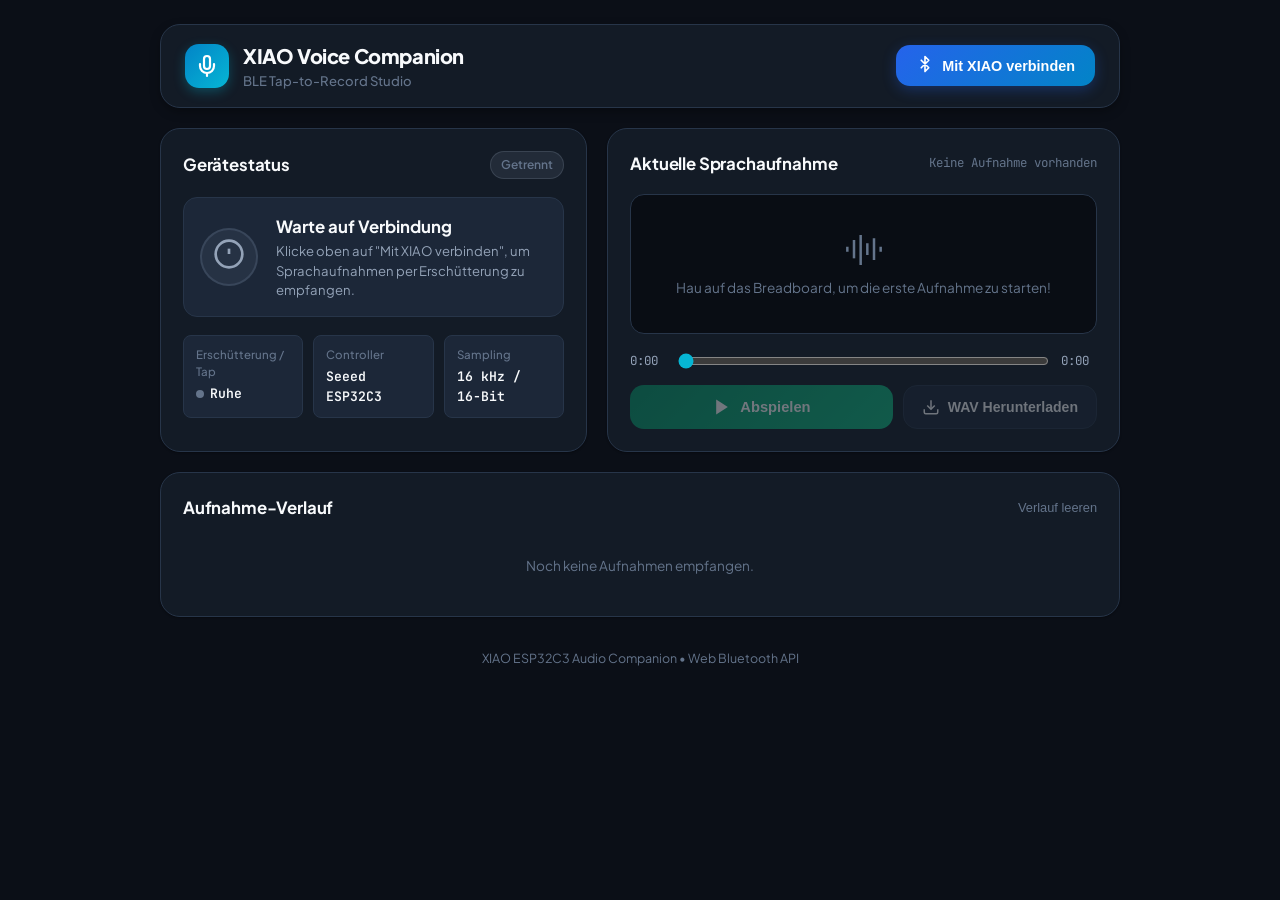
==== app/index.html @ bd928741 "feat: implement BLE tap-to-record voice assistant and web bluetooth companion app" ====
<!DOCTYPE html>
<html lang="de">
<head>
  <meta charset="UTF-8">
  <meta name="viewport" content="width=device-width, initial-scale=1.0">
  <title>XIAO ESP32C3 - Voice Companion App</title>
  <link rel="stylesheet" href="style.css">
  <link rel="preconnect" href="https://fonts.googleapis.com">
  <link rel="preconnect" href="https://fonts.gstatic.com" crossorigin>
  <link href="https://fonts.googleapis.com/css2?family=Plus+Jakarta+Sans:wght@400;500;600;700;800&family=JetBrains+Mono:wght@400;500;600&display=swap" rel="stylesheet">
</head>
<body>
  <div class="app-container">
    <!-- Header -->
    <header class="app-header">
      <div class="brand">
        <div class="logo-icon">
          <svg width="24" height="24" viewBox="0 0 24 24" fill="none" stroke="currentColor" stroke-width="2.2" stroke-linecap="round" stroke-linejoin="round">
            <path d="M12 2a3 3 0 0 0-3 3v7a3 3 0 0 0 6 0V5a3 3 0 0 0-3-3Z"></path>
            <path d="M19 10v2a7 7 0 0 1-14 0v-2"></path>
            <line x1="12" y1="19" x2="12" y2="22"></line>
          </svg>
        </div>
        <div>
          <h1>XIAO Voice Companion</h1>
          <p class="subtitle">BLE Tap-to-Record Studio</p>
        </div>
      </div>

      <button id="btnConnect" class="btn-connect" onclick="toggleBleConnection()">
        <span class="btn-icon">
          <svg width="18" height="18" viewBox="0 0 24 24" fill="none" stroke="currentColor" stroke-width="2.2" stroke-linecap="round" stroke-linejoin="round">
            <path d="m7 7 10 10-5 5V2l5 5L7 17"></path>
          </svg>
        </span>
        <span id="btnConnectText">Mit XIAO verbinden</span>
      </button>
    </header>

    <!-- Main Grid -->
    <main class="main-grid">
      <!-- Status & Device Card -->
      <section class="card status-card">
        <div class="card-header">
          <h2>Gerätestatus</h2>
          <span id="connectionBadge" class="badge badge-disconnected">Getrennt</span>
        </div>

        <div class="status-hero">
          <div id="stateRing" class="state-ring state-idle">
            <div class="state-icon-inner" id="stateIcon">
              <svg width="32" height="32" viewBox="0 0 24 24" fill="none" stroke="currentColor" stroke-width="2">
                <circle cx="12" cy="12" r="10"></circle>
                <line x1="12" y1="8" x2="12" y2="12"></line>
                <line x1="12" y1="16" x2="12.01" y2="16"></line>
              </svg>
            </div>
          </div>
          <div class="status-texts">
            <h3 id="stateLabel">Warte auf Verbindung</h3>
            <p id="stateDesc">Klicke oben auf "Mit XIAO verbinden", um Sprachaufnahmen per Erschütterung zu empfangen.</p>
          </div>
        </div>

        <!-- Transfer Progress Bar -->
        <div id="transferContainer" class="transfer-box hidden">
          <div class="transfer-header">
            <span>Übertrage Audio via BLE...</span>
            <span id="transferPercent">0%</span>
          </div>
          <div class="progress-bar-bg">
            <div id="transferBar" class="progress-bar-fill" style="width: 0%;"></div>
          </div>
        </div>

        <!-- Sensor Indicators -->
        <div class="sensor-grid">
          <div class="sensor-pill">
            <span class="pill-label">Erschütterung / Tap</span>
            <div class="tap-indicator-container">
              <span id="tapPulse" class="tap-pulse"></span>
              <span id="tapText" class="pill-val">Ruhe</span>
            </div>
          </div>

          <div class="sensor-pill">
            <span class="pill-label">Controller</span>
            <span id="deviceInfo" class="pill-val">Seeed ESP32C3</span>
          </div>

          <div class="sensor-pill">
            <span class="pill-label">Sampling</span>
            <span id="samplingInfo" class="pill-val">16 kHz / 16-Bit</span>
          </div>
        </div>
      </section>

      <!-- Player & Waveform Card -->
      <section class="card player-card">
        <div class="card-header">
          <h2>Aktuelle Sprachaufnahme</h2>
          <span id="clipMeta" class="meta-tag">Keine Aufnahme vorhanden</span>
        </div>

        <div class="waveform-container">
          <canvas id="waveformCanvas"></canvas>
          <div id="emptyWaveformMessage" class="empty-message">
            <svg width="40" height="40" viewBox="0 0 24 24" fill="none" stroke="currentColor" stroke-width="1.5">
              <path d="M2 10v3"></path>
              <path d="M6 6v11"></path>
              <path d="M10 3v18"></path>
              <path d="M14 8v7"></path>
              <path d="M18 5v13"></path>
              <path d="M22 10v3"></path>
            </svg>
            <p>Hau auf das Breadboard, um die erste Aufnahme zu starten!</p>
          </div>
        </div>

        <!-- Player Controls -->
        <div class="player-controls">
          <div class="timeline-row">
            <span id="currentTime" class="time-label">0:00</span>
            <input type="range" id="seekSlider" min="0" max="100" value="0" step="0.1" oninput="seekAudio(this.value)">
            <span id="totalTime" class="time-label">0:00</span>
          </div>

          <div class="action-buttons-row">
            <button id="btnPlay" class="btn-play" onclick="togglePlayAudio()" disabled>
              <svg id="playIcon" width="20" height="20" viewBox="0 0 24 24" fill="currentColor">
                <polygon points="5 3 19 12 5 21 5 3"></polygon>
              </svg>
              <span id="btnPlayText">Abspielen</span>
            </button>

            <button id="btnDownload" class="btn-secondary" onclick="downloadCurrentClip()" disabled>
              <svg width="18" height="18" viewBox="0 0 24 24" fill="none" stroke="currentColor" stroke-width="2">
                <path d="M21 15v4a2 2 0 0 1-2 2H5a2 2 0 0 1-2-2v-4"></path>
                <polyline points="7 10 12 15 17 10"></polyline>
                <line x1="12" y1="15" x2="12" y2="3"></line>
              </svg>
              <span>WAV Herunterladen</span>
            </button>
          </div>
        </div>
      </section>

      <!-- Recordings Library Section -->
      <section class="card library-card">
        <div class="card-header">
          <h2>Aufnahme-Verlauf</h2>
          <button class="btn-text" onclick="clearHistory()">Verlauf leeren</button>
        </div>

        <div id="clipsList" class="clips-list">
          <div class="no-clips-msg">Noch keine Aufnahmen empfangen.</div>
        </div>
      </section>
    </main>

    <!-- Footer -->
    <footer class="app-footer">
      <span>XIAO ESP32C3 Audio Companion &bull; Web Bluetooth API</span>
    </footer>
  </div>

  <script src="app.js"></script>
</body>
</html>
---- app/style.css ----
:root {
  --bg-primary: #0b0f17;
  --bg-surface: #131b26;
  --bg-surface-elevated: #1c2738;
  --bg-surface-hover: #243247;
  --border-color: #273549;
  --border-light: #364863;
  
  --text-primary: #f8fafc;
  --text-secondary: #94a3b8;
  --text-muted: #64748b;
  
  --accent-cyan: #06b6d4;
  --accent-blue: #3b82f6;
  --accent-emerald: #10b981;
  --accent-rose: #f43f5e;
  --accent-amber: #f59e0b;

  --shadow-sm: 0 1px 2px 0 rgba(0, 0, 0, 0.3);
  --shadow-md: 0 4px 12px -2px rgba(0, 0, 0, 0.4);
  --shadow-lg: 0 12px 24px -4px rgba(0, 0, 0, 0.5);

  --radius-sm: 8px;
  --radius-md: 14px;
  --radius-lg: 20px;
}

* {
  margin: 0;
  padding: 0;
  box-sizing: border-box;
}

body {
  font-family: 'Plus Jakarta Sans', -apple-system, BlinkMacSystemFont, 'Segoe UI', Roboto, sans-serif;
  background-color: var(--bg-primary);
  color: var(--text-primary);
  min-height: 100vh;
  display: flex;
  justify-content: center;
  padding: 24px 16px;
  line-height: 1.5;
}

.app-container {
  width: 100%;
  max-width: 960px;
  display: flex;
  flex-direction: column;
  gap: 20px;
}

/* Header */
.app-header {
  display: flex;
  justify-content: space-between;
  align-items: center;
  padding: 16px 24px;
  background: var(--bg-surface);
  border: 1px solid var(--border-color);
  border-radius: var(--radius-lg);
  box-shadow: var(--shadow-md);
}

.brand {
  display: flex;
  align-items: center;
  gap: 14px;
}

.logo-icon {
  width: 44px;
  height: 44px;
  background: linear-gradient(135deg, #0284c7, #06b6d4);
  border-radius: var(--radius-md);
  display: flex;
  align-items: center;
  justify-content: center;
  color: #fff;
  box-shadow: 0 4px 12px rgba(6, 182, 212, 0.3);
}

.brand h1 {
  font-size: 1.25rem;
  font-weight: 800;
  letter-spacing: -0.02em;
  color: var(--text-primary);
}

.subtitle {
  font-size: 0.82rem;
  color: var(--text-muted);
  font-weight: 500;
}

.btn-connect {
  display: inline-flex;
  align-items: center;
  gap: 8px;
  padding: 10px 20px;
  background: linear-gradient(135deg, #2563eb, #0284c7);
  color: white;
  border: none;
  border-radius: var(--radius-md);
  font-size: 0.9rem;
  font-weight: 600;
  cursor: pointer;
  transition: all 0.2s cubic-bezier(0.4, 0, 0.2, 1);
  box-shadow: 0 4px 14px rgba(37, 99, 235, 0.3);
}

.btn-connect:hover {
  transform: translateY(-1px);
  box-shadow: 0 6px 18px rgba(37, 99, 235, 0.45);
}

.btn-connect.connected {
  background: linear-gradient(135deg, #1e293b, #0f172a);
  border: 1px solid var(--border-light);
  color: var(--accent-emerald);
  box-shadow: none;
}

/* Grid */
.main-grid {
  display: grid;
  grid-template-columns: 1fr;
  gap: 20px;
}

@media (min-width: 768px) {
  .main-grid {
    grid-template-columns: 1fr 1.2fr;
  }
  .library-card {
    grid-column: 1 / -1;
  }
}

/* Cards */
.card {
  background: var(--bg-surface);
  border: 1px solid var(--border-color);
  border-radius: var(--radius-lg);
  padding: 22px;
  display: flex;
  flex-direction: column;
  gap: 18px;
  box-shadow: var(--shadow-sm);
}

.card-header {
  display: flex;
  justify-content: space-between;
  align-items: center;
}

.card-header h2 {
  font-size: 1.05rem;
  font-weight: 700;
  letter-spacing: -0.01em;
  color: var(--text-primary);
}

.badge {
  padding: 4px 10px;
  border-radius: 999px;
  font-size: 0.75rem;
  font-weight: 600;
}

.badge-disconnected {
  background: rgba(148, 163, 184, 0.12);
  color: var(--text-muted);
  border: 1px solid rgba(148, 163, 184, 0.2);
}

.badge-connected {
  background: rgba(16, 185, 129, 0.15);
  color: var(--accent-emerald);
  border: 1px solid rgba(16, 185, 129, 0.3);
}

.meta-tag {
  font-size: 0.78rem;
  color: var(--text-muted);
  font-family: 'JetBrains Mono', monospace;
}

/* Status Hero */
.status-hero {
  display: flex;
  align-items: center;
  gap: 18px;
  padding: 16px;
  background: var(--bg-surface-elevated);
  border-radius: var(--radius-md);
  border: 1px solid var(--border-color);
}

.state-ring {
  width: 58px;
  height: 58px;
  border-radius: 50%;
  display: flex;
  align-items: center;
  justify-content: center;
  transition: all 0.3s ease;
  flex-shrink: 0;
}

.state-idle {
  background: rgba(100, 116, 139, 0.15);
  border: 2px solid rgba(100, 116, 139, 0.3);
  color: var(--text-secondary);
}

.state-recording {
  background: rgba(244, 63, 94, 0.2);
  border: 2px solid var(--accent-rose);
  color: var(--accent-rose);
  animation: pulse-ring 1.5s infinite;
}

.state-transferring {
  background: rgba(6, 182, 212, 0.2);
  border: 2px solid var(--accent-cyan);
  color: var(--accent-cyan);
  animation: spin-glow 2s infinite linear;
}

@keyframes pulse-ring {
  0% { transform: scale(0.96); box-shadow: 0 0 0 0 rgba(244, 63, 94, 0.6); }
  70% { transform: scale(1.04); box-shadow: 0 0 0 12px rgba(244, 63, 94, 0); }
  100% { transform: scale(0.96); box-shadow: 0 0 0 0 rgba(244, 63, 94, 0); }
}

.status-texts h3 {
  font-size: 1.05rem;
  font-weight: 700;
  margin-bottom: 2px;
}

.status-texts p {
  font-size: 0.82rem;
  color: var(--text-secondary);
}

/* Progress */
.transfer-box {
  display: flex;
  flex-direction: column;
  gap: 8px;
}

.transfer-box.hidden {
  display: none;
}

.transfer-header {
  display: flex;
  justify-content: space-between;
  font-size: 0.8rem;
  font-weight: 600;
  color: var(--accent-cyan);
}

.progress-bar-bg {
  width: 100%;
  height: 8px;
  background: var(--bg-surface-elevated);
  border-radius: 999px;
  overflow: hidden;
}

.progress-bar-fill {
  height: 100%;
  background: linear-gradient(90deg, #06b6d4, #3b82f6);
  border-radius: 999px;
  transition: width 0.15s ease-out;
}

/* Sensor Grid */
.sensor-grid {
  display: grid;
  grid-template-columns: repeat(3, 1fr);
  gap: 10px;
}

.sensor-pill {
  background: var(--bg-surface-elevated);
  border: 1px solid var(--border-color);
  padding: 10px 12px;
  border-radius: var(--radius-sm);
  display: flex;
  flex-direction: column;
  gap: 4px;
}

.pill-label {
  font-size: 0.72rem;
  color: var(--text-muted);
  font-weight: 500;
}

.pill-val {
  font-size: 0.82rem;
  font-weight: 600;
  font-family: 'JetBrains Mono', monospace;
  color: var(--text-primary);
}

.tap-indicator-container {
  display: flex;
  align-items: center;
  gap: 6px;
}

.tap-pulse {
  width: 8px;
  height: 8px;
  border-radius: 50%;
  background: var(--text-muted);
  transition: all 0.2s ease;
}

.tap-pulse.active {
  background: var(--accent-amber);
  transform: scale(1.5);
  box-shadow: 0 0 10px var(--accent-amber);
}

/* Waveform Canvas */
.waveform-container {
  position: relative;
  width: 100%;
  height: 140px;
  background: #090d14;
  border: 1px solid var(--border-color);
  border-radius: var(--radius-md);
  overflow: hidden;
  display: flex;
  align-items: center;
  justify-content: center;
}

#waveformCanvas {
  width: 100%;
  height: 100%;
  display: block;
}

.empty-message {
  position: absolute;
  display: flex;
  flex-direction: column;
  align-items: center;
  gap: 8px;
  color: var(--text-muted);
  text-align: center;
  padding: 12px;
}

.empty-message p {
  font-size: 0.85rem;
}

/* Player Controls */
.player-controls {
  display: flex;
  flex-direction: column;
  gap: 14px;
}

.timeline-row {
  display: flex;
  align-items: center;
  gap: 12px;
}

.time-label {
  font-size: 0.78rem;
  font-family: 'JetBrains Mono', monospace;
  color: var(--text-secondary);
  min-width: 36px;
}

input[type="range"] {
  flex: 1;
  accent-color: var(--accent-cyan);
  cursor: pointer;
}

.action-buttons-row {
  display: flex;
  gap: 10px;
}

.btn-play {
  flex: 1;
  display: inline-flex;
  align-items: center;
  justify-content: center;
  gap: 8px;
  padding: 12px 20px;
  background: linear-gradient(135deg, #059669, #10b981);
  color: white;
  border: none;
  border-radius: var(--radius-md);
  font-size: 0.92rem;
  font-weight: 700;
  cursor: pointer;
  transition: all 0.2s ease;
  box-shadow: 0 4px 12px rgba(16, 185, 129, 0.3);
}

.btn-play:hover:not(:disabled) {
  transform: translateY(-1px);
  box-shadow: 0 6px 16px rgba(16, 185, 129, 0.45);
}

.btn-play:disabled {
  opacity: 0.4;
  cursor: not-allowed;
  box-shadow: none;
}

.btn-secondary {
  display: inline-flex;
  align-items: center;
  gap: 8px;
  padding: 12px 18px;
  background: var(--bg-surface-elevated);
  border: 1px solid var(--border-color);
  color: var(--text-primary);
  border-radius: var(--radius-md);
  font-size: 0.88rem;
  font-weight: 600;
  cursor: pointer;
  transition: all 0.2s ease;
}

.btn-secondary:hover:not(:disabled) {
  background: var(--bg-surface-hover);
  border-color: var(--border-light);
}

.btn-secondary:disabled {
  opacity: 0.4;
  cursor: not-allowed;
}

.btn-text {
  background: none;
  border: none;
  color: var(--text-muted);
  font-size: 0.8rem;
  font-weight: 500;
  cursor: pointer;
}

.btn-text:hover {
  color: var(--text-secondary);
}

/* History List */
.clips-list {
  display: flex;
  flex-direction: column;
  gap: 8px;
  max-height: 220px;
  overflow-y: auto;
}

.no-clips-msg {
  font-size: 0.85rem;
  color: var(--text-muted);
  text-align: center;
  padding: 18px 0;
}

.clip-item {
  display: flex;
  justify-content: space-between;
  align-items: center;
  padding: 10px 14px;
  background: var(--bg-surface-elevated);
  border: 1px solid var(--border-color);
  border-radius: var(--radius-sm);
  transition: background 0.15s ease;
}

.clip-item:hover {
  background: var(--bg-surface-hover);
}

.clip-info {
  display: flex;
  flex-direction: column;
}

.clip-title {
  font-size: 0.88rem;
  font-weight: 600;
}

.clip-sub {
  font-size: 0.75rem;
  color: var(--text-muted);
  font-family: 'JetBrains Mono', monospace;
}

.clip-actions {
  display: flex;
  gap: 8px;
}

.btn-icon-small {
  padding: 6px 10px;
  background: var(--bg-surface);
  border: 1px solid var(--border-color);
  border-radius: 6px;
  color: var(--text-secondary);
  cursor: pointer;
  font-size: 0.78rem;
  font-weight: 600;
}

.btn-icon-small:hover {
  color: var(--accent-cyan);
  border-color: var(--accent-cyan);
}

/* Footer */
.app-footer {
  text-align: center;
  font-size: 0.78rem;
  color: var(--text-muted);
  padding: 12px 0;
}
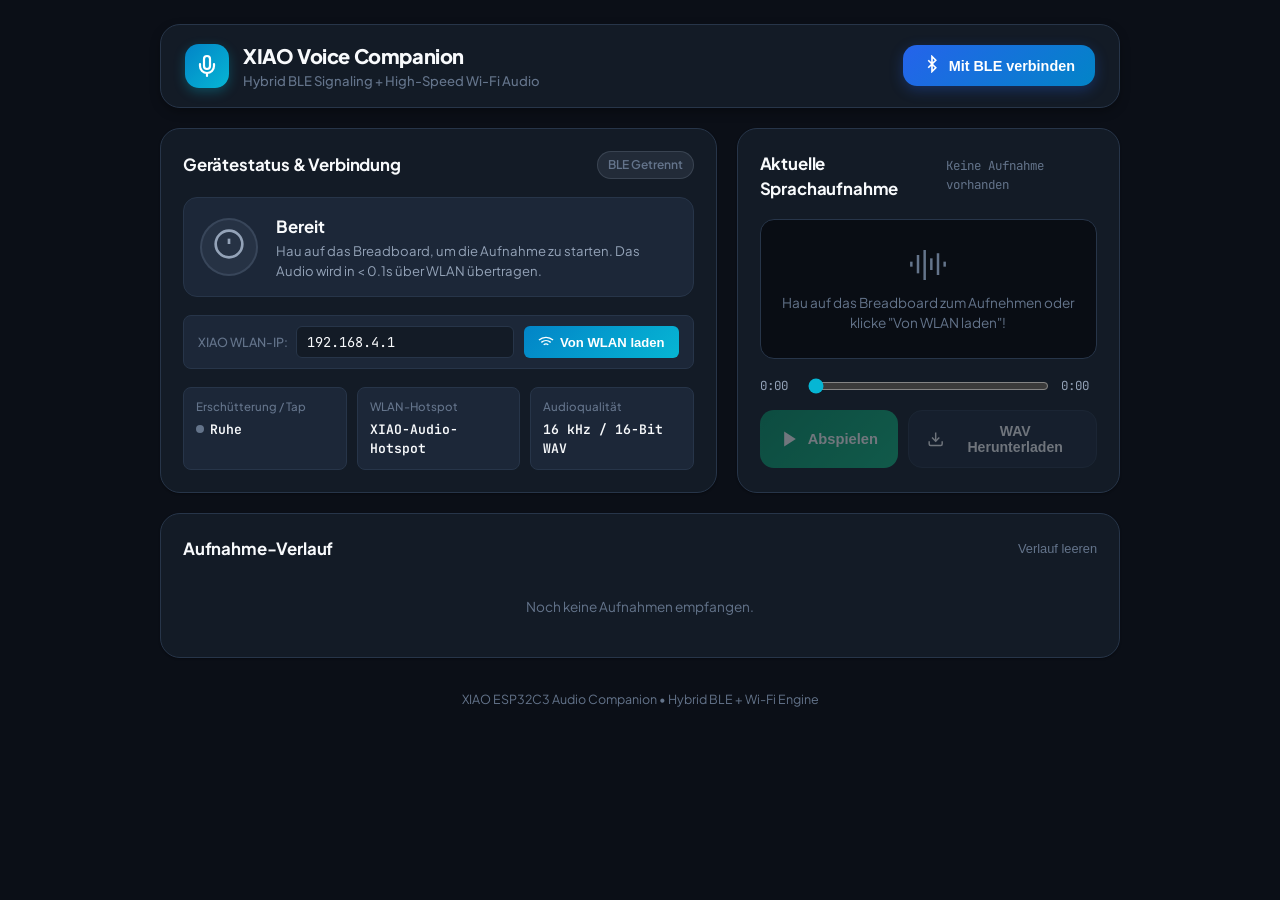
==== commit a1d689a8: "feat: implement high-speed Wi-Fi audio streaming server and companion app auto-fetch" ====
--- a/app/index.html
+++ b/app/index.html
@@ -3,7 +3,7 @@
 <head>
   <meta charset="UTF-8">
   <meta name="viewport" content="width=device-width, initial-scale=1.0">
-  <title>XIAO ESP32C3 - Voice Companion App</title>
+  <title>XIAO ESP32C3 - Hybrid Voice Companion</title>
   <link rel="stylesheet" href="style.css">
   <link rel="preconnect" href="https://fonts.googleapis.com">
   <link rel="preconnect" href="https://fonts.gstatic.com" crossorigin>
@@ -23,18 +23,20 @@
         </div>
         <div>
           <h1>XIAO Voice Companion</h1>
-          <p class="subtitle">BLE Tap-to-Record Studio</p>
+          <p class="subtitle">Hybrid BLE Signaling + High-Speed Wi-Fi Audio</p>
         </div>
       </div>
 
-      <button id="btnConnect" class="btn-connect" onclick="toggleBleConnection()">
-        <span class="btn-icon">
-          <svg width="18" height="18" viewBox="0 0 24 24" fill="none" stroke="currentColor" stroke-width="2.2" stroke-linecap="round" stroke-linejoin="round">
-            <path d="m7 7 10 10-5 5V2l5 5L7 17"></path>
-          </svg>
-        </span>
-        <span id="btnConnectText">Mit XIAO verbinden</span>
-      </button>
+      <div class="header-actions">
+        <button id="btnConnect" class="btn-connect" onclick="toggleBleConnection()">
+          <span class="btn-icon">
+            <svg width="18" height="18" viewBox="0 0 24 24" fill="none" stroke="currentColor" stroke-width="2.2">
+              <path d="m7 7 10 10-5 5V2l5 5L7 17"></path>
+            </svg>
+          </span>
+          <span id="btnConnectText">Mit BLE verbinden</span>
+        </button>
+      </div>
     </header>
 
     <!-- Main Grid -->
@@ -42,8 +44,8 @@
       <!-- Status & Device Card -->
       <section class="card status-card">
         <div class="card-header">
-          <h2>Gerätestatus</h2>
-          <span id="connectionBadge" class="badge badge-disconnected">Getrennt</span>
+          <h2>Gerätestatus & Verbindung</h2>
+          <span id="connectionBadge" class="badge badge-disconnected">BLE Getrennt</span>
         </div>
 
         <div class="status-hero">
@@ -57,20 +59,26 @@
             </div>
           </div>
           <div class="status-texts">
-            <h3 id="stateLabel">Warte auf Verbindung</h3>
-            <p id="stateDesc">Klicke oben auf "Mit XIAO verbinden", um Sprachaufnahmen per Erschütterung zu empfangen.</p>
+            <h3 id="stateLabel">Bereit</h3>
+            <p id="stateDesc">Hau auf das Breadboard, um die Aufnahme zu starten. Das Audio wird in < 0.1s über WLAN übertragen.</p>
           </div>
         </div>
 
-        <!-- Transfer Progress Bar -->
-        <div id="transferContainer" class="transfer-box hidden">
-          <div class="transfer-header">
-            <span>Übertrage Audio via BLE...</span>
-            <span id="transferPercent">0%</span>
+        <!-- Wi-Fi Quick Download Bar -->
+        <div class="wifi-bar">
+          <div class="wifi-input-group">
+            <label for="wifiIpInput">XIAO WLAN-IP:</label>
+            <input type="text" id="wifiIpInput" value="192.168.4.1" placeholder="192.168.4.1">
           </div>
-          <div class="progress-bar-bg">
-            <div id="transferBar" class="progress-bar-fill" style="width: 0%;"></div>
-          </div>
+          <button id="btnFetchWifi" class="btn-wifi-fetch" onclick="fetchAudioFromWifi(true)">
+            <svg width="16" height="16" viewBox="0 0 24 24" fill="none" stroke="currentColor" stroke-width="2">
+              <path d="M5 12.55a11 11 0 0 1 14.08 0"></path>
+              <path d="M1.42 9a16 16 0 0 1 21.16 0"></path>
+              <path d="M8.53 16.11a6 6 0 0 1 6.95 0"></path>
+              <line x1="12" y1="20" x2="12.01" y2="20"></line>
+            </svg>
+            <span>Von WLAN laden</span>
+          </button>
         </div>
 
         <!-- Sensor Indicators -->
@@ -84,13 +92,13 @@
           </div>
 
           <div class="sensor-pill">
-            <span class="pill-label">Controller</span>
-            <span id="deviceInfo" class="pill-val">Seeed ESP32C3</span>
+            <span class="pill-label">WLAN-Hotspot</span>
+            <span class="pill-val">XIAO-Audio-Hotspot</span>
           </div>
 
           <div class="sensor-pill">
-            <span class="pill-label">Sampling</span>
-            <span id="samplingInfo" class="pill-val">16 kHz / 16-Bit</span>
+            <span class="pill-label">Audioqualität</span>
+            <span class="pill-val">16 kHz / 16-Bit WAV</span>
           </div>
         </div>
       </section>
@@ -113,7 +121,7 @@
               <path d="M18 5v13"></path>
               <path d="M22 10v3"></path>
             </svg>
-            <p>Hau auf das Breadboard, um die erste Aufnahme zu starten!</p>
+            <p>Hau auf das Breadboard zum Aufnehmen oder klicke "Von WLAN laden"!</p>
           </div>
         </div>
 
@@ -160,7 +168,7 @@
 
     <!-- Footer -->
     <footer class="app-footer">
-      <span>XIAO ESP32C3 Audio Companion &bull; Web Bluetooth API</span>
+      <span>XIAO ESP32C3 Audio Companion &bull; Hybrid BLE + Wi-Fi Engine</span>
     </footer>
   </div>
 
--- a/app/style.css
+++ b/app/style.css
@@ -246,38 +246,66 @@
   color: var(--text-secondary);
 }
 
-/* Progress */
-.transfer-box {
-  display: flex;
-  flex-direction: column;
-  gap: 8px;
-}
-
-.transfer-box.hidden {
-  display: none;
-}
-
-.transfer-header {
-  display: flex;
-  justify-content: space-between;
-  font-size: 0.8rem;
-  font-weight: 600;
-  color: var(--accent-cyan);
-}
-
-.progress-bar-bg {
-  width: 100%;
-  height: 8px;
+/* Wi-Fi Bar */
+.wifi-bar {
+  display: flex;
+  gap: 10px;
+  align-items: center;
   background: var(--bg-surface-elevated);
-  border-radius: 999px;
-  overflow: hidden;
-}
-
-.progress-bar-fill {
-  height: 100%;
-  background: linear-gradient(90deg, #06b6d4, #3b82f6);
-  border-radius: 999px;
-  transition: width 0.15s ease-out;
+  padding: 10px 14px;
+  border-radius: var(--radius-sm);
+  border: 1px solid var(--border-color);
+}
+
+.wifi-input-group {
+  display: flex;
+  align-items: center;
+  gap: 8px;
+  flex: 1;
+}
+
+.wifi-input-group label {
+  font-size: 0.78rem;
+  color: var(--text-muted);
+  font-weight: 500;
+  white-space: nowrap;
+}
+
+.wifi-input-group input {
+  flex: 1;
+  background: var(--bg-surface);
+  border: 1px solid var(--border-color);
+  border-radius: 6px;
+  padding: 6px 10px;
+  color: var(--text-primary);
+  font-family: 'JetBrains Mono', monospace;
+  font-size: 0.85rem;
+  outline: none;
+}
+
+.wifi-input-group input:focus {
+  border-color: var(--accent-cyan);
+}
+
+.btn-wifi-fetch {
+  display: inline-flex;
+  align-items: center;
+  gap: 6px;
+  padding: 8px 14px;
+  background: linear-gradient(135deg, #0284c7, #06b6d4);
+  color: white;
+  border: none;
+  border-radius: 6px;
+  font-size: 0.82rem;
+  font-weight: 600;
+  cursor: pointer;
+  transition: all 0.2s ease;
+  white-space: nowrap;
+}
+
+.btn-wifi-fetch:hover {
+  transform: translateY(-1px);
+  box-shadow: 0 4px 12px rgba(6, 182, 212, 0.35);
 }
 
 /* Sensor Grid */
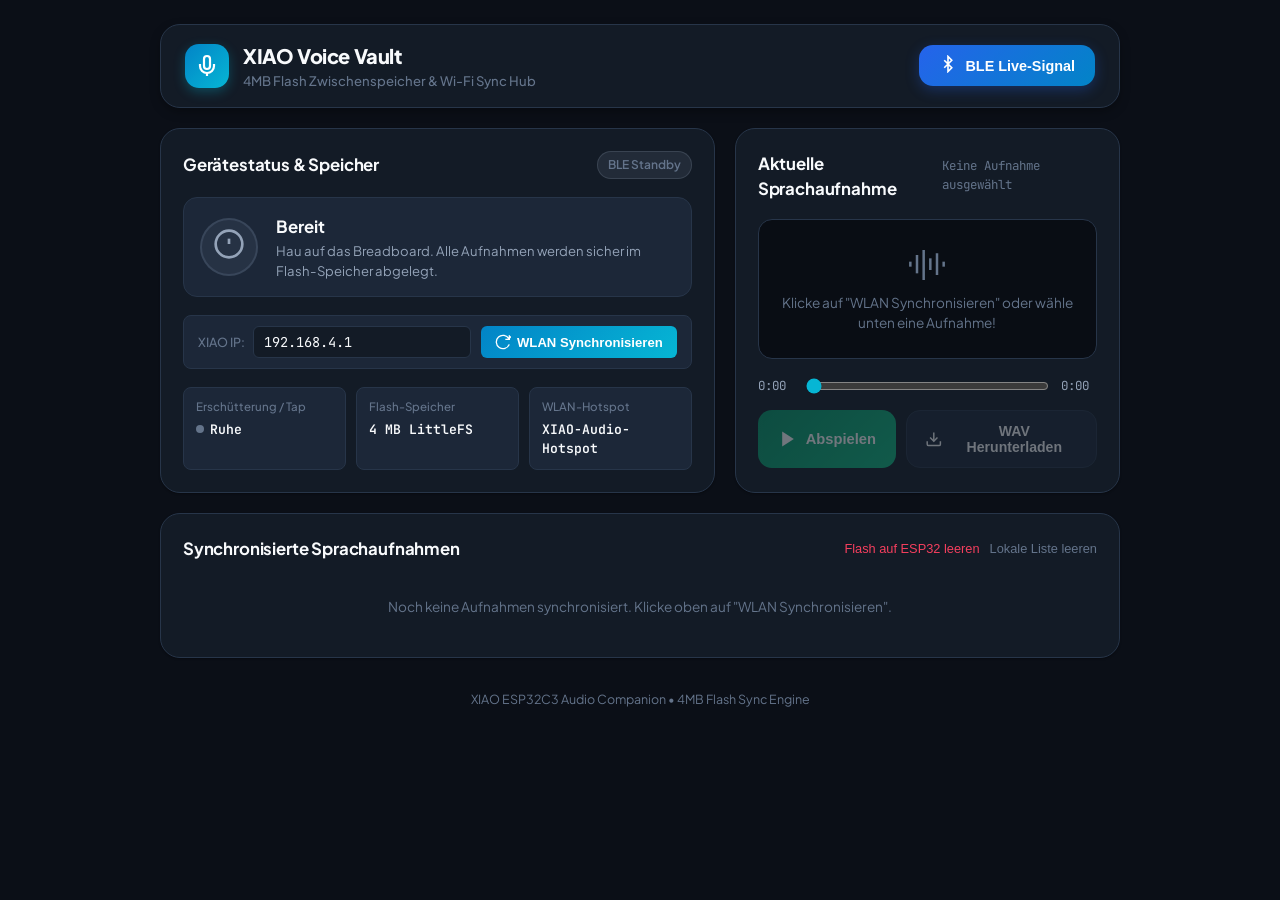
==== commit 745b0a05: "feat: implement persistent LittleFS flash storage and multi-clip Wi-Fi sync engine" ====
--- a/app/index.html
+++ b/app/index.html
@@ -3,7 +3,7 @@
 <head>
   <meta charset="UTF-8">
   <meta name="viewport" content="width=device-width, initial-scale=1.0">
-  <title>XIAO ESP32C3 - Hybrid Voice Companion</title>
+  <title>XIAO ESP32C3 - Voice Companion & Sync Hub</title>
   <link rel="stylesheet" href="style.css">
   <link rel="preconnect" href="https://fonts.googleapis.com">
   <link rel="preconnect" href="https://fonts.gstatic.com" crossorigin>
@@ -15,15 +15,15 @@
     <header class="app-header">
       <div class="brand">
         <div class="logo-icon">
-          <svg width="24" height="24" viewBox="0 0 24 24" fill="none" stroke="currentColor" stroke-width="2.2" stroke-linecap="round" stroke-linejoin="round">
+          <svg width="24" height="24" viewBox="0 0 24 24" fill="none" stroke="currentColor" stroke-width="2.2">
             <path d="M12 2a3 3 0 0 0-3 3v7a3 3 0 0 0 6 0V5a3 3 0 0 0-3-3Z"></path>
             <path d="M19 10v2a7 7 0 0 1-14 0v-2"></path>
             <line x1="12" y1="19" x2="12" y2="22"></line>
           </svg>
         </div>
         <div>
-          <h1>XIAO Voice Companion</h1>
-          <p class="subtitle">Hybrid BLE Signaling + High-Speed Wi-Fi Audio</p>
+          <h1>XIAO Voice Vault</h1>
+          <p class="subtitle">4MB Flash Zwischenspeicher & Wi-Fi Sync Hub</p>
         </div>
       </div>
 
@@ -34,7 +34,7 @@
               <path d="m7 7 10 10-5 5V2l5 5L7 17"></path>
             </svg>
           </span>
-          <span id="btnConnectText">Mit BLE verbinden</span>
+          <span id="btnConnectText">BLE Live-Signal</span>
         </button>
       </div>
     </header>
@@ -44,8 +44,8 @@
       <!-- Status & Device Card -->
       <section class="card status-card">
         <div class="card-header">
-          <h2>Gerätestatus & Verbindung</h2>
-          <span id="connectionBadge" class="badge badge-disconnected">BLE Getrennt</span>
+          <h2>Gerätestatus & Speicher</h2>
+          <span id="connectionBadge" class="badge badge-disconnected">BLE Standby</span>
         </div>
 
         <div class="status-hero">
@@ -60,24 +60,21 @@
           </div>
           <div class="status-texts">
             <h3 id="stateLabel">Bereit</h3>
-            <p id="stateDesc">Hau auf das Breadboard, um die Aufnahme zu starten. Das Audio wird in < 0.1s über WLAN übertragen.</p>
+            <p id="stateDesc">Hau auf das Breadboard. Alle Aufnahmen werden sicher im Flash-Speicher abgelegt.</p>
           </div>
         </div>
 
-        <!-- Wi-Fi Quick Download Bar -->
+        <!-- Wi-Fi Sync Bar -->
         <div class="wifi-bar">
           <div class="wifi-input-group">
-            <label for="wifiIpInput">XIAO WLAN-IP:</label>
+            <label for="wifiIpInput">XIAO IP:</label>
             <input type="text" id="wifiIpInput" value="192.168.4.1" placeholder="192.168.4.1">
           </div>
-          <button id="btnFetchWifi" class="btn-wifi-fetch" onclick="fetchAudioFromWifi(true)">
+          <button id="btnSyncWifi" class="btn-wifi-fetch" onclick="syncAllClipsFromWifi()">
             <svg width="16" height="16" viewBox="0 0 24 24" fill="none" stroke="currentColor" stroke-width="2">
-              <path d="M5 12.55a11 11 0 0 1 14.08 0"></path>
-              <path d="M1.42 9a16 16 0 0 1 21.16 0"></path>
-              <path d="M8.53 16.11a6 6 0 0 1 6.95 0"></path>
-              <line x1="12" y1="20" x2="12.01" y2="20"></line>
+              <path d="M21.5 2v6h-6M21.34 15.57a10 10 0 1 1-.57-8.38l5.67-5.67"></path>
             </svg>
-            <span>Von WLAN laden</span>
+            <span id="btnSyncText">WLAN Synchronisieren</span>
           </button>
         </div>
 
@@ -92,13 +89,13 @@
           </div>
 
           <div class="sensor-pill">
-            <span class="pill-label">WLAN-Hotspot</span>
-            <span class="pill-val">XIAO-Audio-Hotspot</span>
+            <span class="pill-label">Flash-Speicher</span>
+            <span id="flashStatus" class="pill-val">4 MB LittleFS</span>
           </div>
 
           <div class="sensor-pill">
-            <span class="pill-label">Audioqualität</span>
-            <span class="pill-val">16 kHz / 16-Bit WAV</span>
+            <span class="pill-label">WLAN-Hotspot</span>
+            <span class="pill-val">XIAO-Audio-Hotspot</span>
           </div>
         </div>
       </section>
@@ -106,8 +103,8 @@
       <!-- Player & Waveform Card -->
       <section class="card player-card">
         <div class="card-header">
-          <h2>Aktuelle Sprachaufnahme</h2>
-          <span id="clipMeta" class="meta-tag">Keine Aufnahme vorhanden</span>
+          <h2 id="currentClipTitle">Aktuelle Sprachaufnahme</h2>
+          <span id="clipMeta" class="meta-tag">Keine Aufnahme ausgewählt</span>
         </div>
 
         <div class="waveform-container">
@@ -121,7 +118,7 @@
               <path d="M18 5v13"></path>
               <path d="M22 10v3"></path>
             </svg>
-            <p>Hau auf das Breadboard zum Aufnehmen oder klicke "Von WLAN laden"!</p>
+            <p>Klicke auf "WLAN Synchronisieren" oder wähle unten eine Aufnahme!</p>
           </div>
         </div>
 
@@ -156,19 +153,22 @@
       <!-- Recordings Library Section -->
       <section class="card library-card">
         <div class="card-header">
-          <h2>Aufnahme-Verlauf</h2>
-          <button class="btn-text" onclick="clearHistory()">Verlauf leeren</button>
+          <h2>Synchronisierte Sprachaufnahmen</h2>
+          <div style="display:flex;gap:10px;">
+            <button class="btn-text" onclick="clearDeviceFlashStorage()" style="color:#f43f5e;">Flash auf ESP32 leeren</button>
+            <button class="btn-text" onclick="clearHistory()">Lokale Liste leeren</button>
+          </div>
         </div>
 
         <div id="clipsList" class="clips-list">
-          <div class="no-clips-msg">Noch keine Aufnahmen empfangen.</div>
+          <div class="no-clips-msg">Noch keine Aufnahmen synchronisiert. Klicke oben auf "WLAN Synchronisieren".</div>
         </div>
       </section>
     </main>
 
     <!-- Footer -->
     <footer class="app-footer">
-      <span>XIAO ESP32C3 Audio Companion &bull; Hybrid BLE + Wi-Fi Engine</span>
+      <span>XIAO ESP32C3 Audio Companion &bull; 4MB Flash Sync Engine</span>
     </footer>
   </div>
 
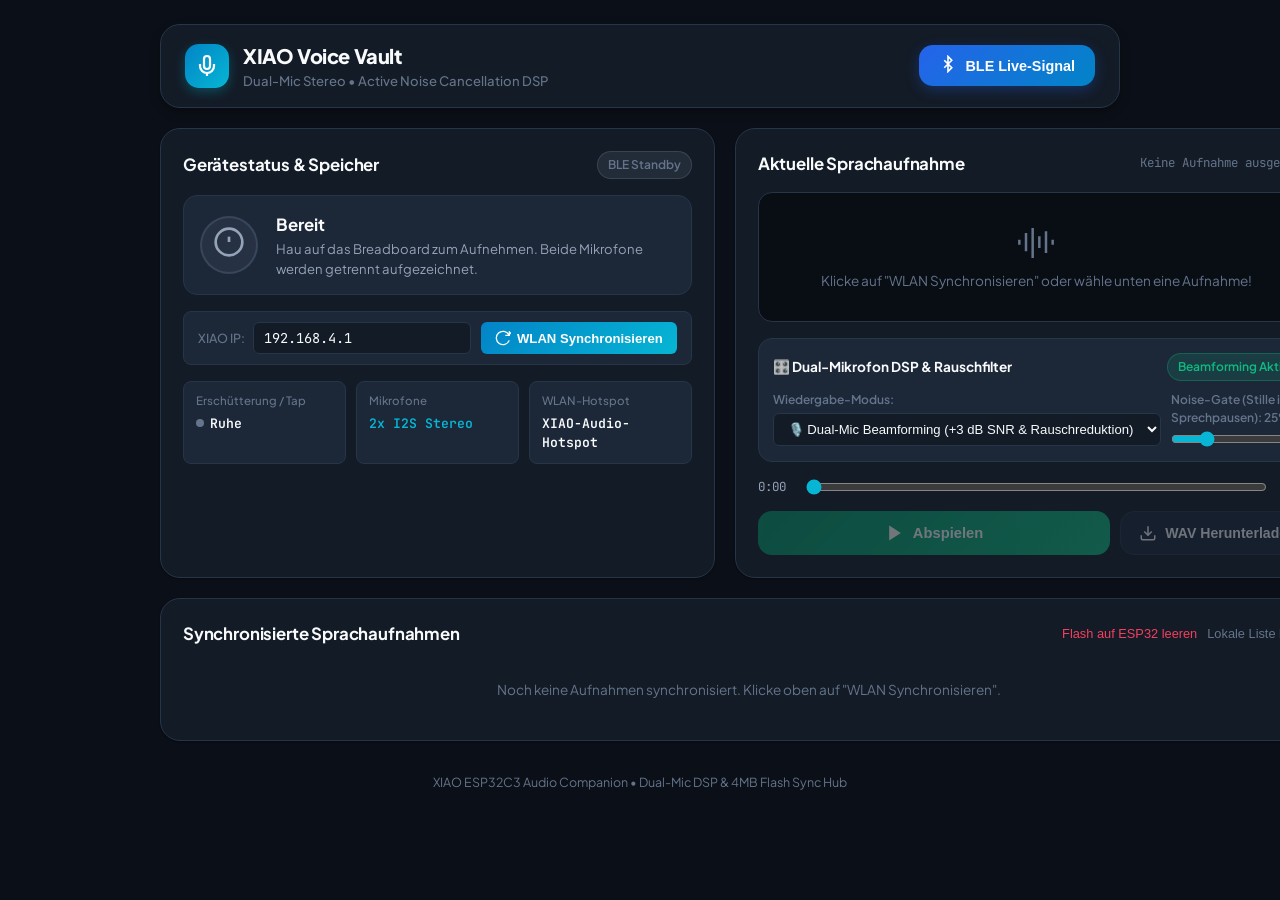
==== commit 7f3d9b92: "feat: implement discrete 2-channel stereo audio recording and real-time dual-mic DSP noise cancellat" ====
--- a/app/index.html
+++ b/app/index.html
@@ -3,7 +3,7 @@
 <head>
   <meta charset="UTF-8">
   <meta name="viewport" content="width=device-width, initial-scale=1.0">
-  <title>XIAO ESP32C3 - Voice Companion & Sync Hub</title>
+  <title>XIAO ESP32C3 - Dual-Mic Voice Vault & Noise Filter</title>
   <link rel="stylesheet" href="style.css">
   <link rel="preconnect" href="https://fonts.googleapis.com">
   <link rel="preconnect" href="https://fonts.gstatic.com" crossorigin>
@@ -23,7 +23,7 @@
         </div>
         <div>
           <h1>XIAO Voice Vault</h1>
-          <p class="subtitle">4MB Flash Zwischenspeicher & Wi-Fi Sync Hub</p>
+          <p class="subtitle">Dual-Mic Stereo &bull; Active Noise Cancellation DSP</p>
         </div>
       </div>
 
@@ -60,7 +60,7 @@
           </div>
           <div class="status-texts">
             <h3 id="stateLabel">Bereit</h3>
-            <p id="stateDesc">Hau auf das Breadboard. Alle Aufnahmen werden sicher im Flash-Speicher abgelegt.</p>
+            <p id="stateDesc">Hau auf das Breadboard zum Aufnehmen. Beide Mikrofone werden getrennt aufgezeichnet.</p>
           </div>
         </div>
 
@@ -89,8 +89,8 @@
           </div>
 
           <div class="sensor-pill">
-            <span class="pill-label">Flash-Speicher</span>
-            <span id="flashStatus" class="pill-val">4 MB LittleFS</span>
+            <span class="pill-label">Mikrofone</span>
+            <span class="pill-val" style="color:var(--accent-cyan);">2x I2S Stereo</span>
           </div>
 
           <div class="sensor-pill">
@@ -122,6 +122,32 @@
           </div>
         </div>
 
+        <!-- Dual-Mic DSP Noise Cancellation Controls -->
+        <div class="dsp-card">
+          <div class="dsp-title-row">
+            <span class="dsp-title">🎛️ Dual-Mikrofon DSP & Rauschfilter</span>
+            <span id="dspModeBadge" class="badge badge-connected">Beamforming Aktiv</span>
+          </div>
+          
+          <div class="dsp-controls-grid">
+            <div class="dsp-control-group">
+              <label for="filterModeSelect">Wiedergabe-Modus:</label>
+              <select id="filterModeSelect" onchange="onDspSettingsChanged()">
+                <option value="beamforming" selected>🎙️ Dual-Mic Beamforming (+3 dB SNR & Rauschreduktion)</option>
+                <option value="anc">🛡️ Differenzielle Rauschunterdrückung (ANC Subtraktion)</option>
+                <option value="stereo">🎧 Echtes Stereo (Mic 1 Links + Mic 2 Rechts)</option>
+                <option value="mic1">🔊 Nur Mikrofon 1 (Links)</option>
+                <option value="mic2">🔊 Nur Mikrofon 2 (Rechts)</option>
+              </select>
+            </div>
+
+            <div class="dsp-control-group">
+              <label for="noiseGateSlider">Noise-Gate (Stille in Sprechpausen): <span id="gateVal">25%</span></label>
+              <input type="range" id="noiseGateSlider" min="0" max="100" value="25" oninput="onDspSettingsChanged()">
+            </div>
+          </div>
+        </div>
+
         <!-- Player Controls -->
         <div class="player-controls">
           <div class="timeline-row">
@@ -168,7 +194,7 @@
 
     <!-- Footer -->
     <footer class="app-footer">
-      <span>XIAO ESP32C3 Audio Companion &bull; 4MB Flash Sync Engine</span>
+      <span>XIAO ESP32C3 Audio Companion &bull; Dual-Mic DSP & 4MB Flash Sync Hub</span>
     </footer>
   </div>
 
--- a/app/style.css
+++ b/app/style.css
@@ -130,7 +130,7 @@
 
 @media (min-width: 768px) {
   .main-grid {
-    grid-template-columns: 1fr 1.2fr;
+    grid-template-columns: 1fr 1.25fr;
   }
   .library-card {
     grid-column: 1 / -1;
@@ -145,7 +145,7 @@
   padding: 22px;
   display: flex;
   flex-direction: column;
-  gap: 18px;
+  gap: 16px;
   box-shadow: var(--shadow-sm);
 }
 
@@ -220,13 +220,6 @@
   border: 2px solid var(--accent-rose);
   color: var(--accent-rose);
   animation: pulse-ring 1.5s infinite;
-}
-
-.state-transferring {
-  background: rgba(6, 182, 212, 0.2);
-  border: 2px solid var(--accent-cyan);
-  color: var(--accent-cyan);
-  animation: spin-glow 2s infinite linear;
 }
 
 @keyframes pulse-ring {
@@ -362,7 +355,7 @@
 .waveform-container {
   position: relative;
   width: 100%;
-  height: 140px;
+  height: 130px;
   background: #090d14;
   border: 1px solid var(--border-color);
   border-radius: var(--radius-md);
@@ -391,6 +384,68 @@
 
 .empty-message p {
   font-size: 0.85rem;
+}
+
+/* DSP Card */
+.dsp-card {
+  background: var(--bg-surface-elevated);
+  border: 1px solid var(--border-color);
+  border-radius: var(--radius-md);
+  padding: 14px;
+  display: flex;
+  flex-direction: column;
+  gap: 10px;
+}
+
+.dsp-title-row {
+  display: flex;
+  justify-content: space-between;
+  align-items: center;
+}
+
+.dsp-title {
+  font-size: 0.85rem;
+  font-weight: 700;
+  color: var(--text-primary);
+}
+
+.dsp-controls-grid {
+  display: grid;
+  grid-template-columns: 1fr;
+  gap: 10px;
+}
+
+@media (min-width: 600px) {
+  .dsp-controls-grid {
+    grid-template-columns: 1.4fr 1fr;
+  }
+}
+
+.dsp-control-group {
+  display: flex;
+  flex-direction: column;
+  gap: 4px;
+}
+
+.dsp-control-group label {
+  font-size: 0.75rem;
+  color: var(--text-muted);
+  font-weight: 600;
+}
+
+.dsp-control-group select {
+  background: var(--bg-surface);
+  border: 1px solid var(--border-color);
+  border-radius: 6px;
+  padding: 7px 10px;
+  color: var(--text-primary);
+  font-size: 0.82rem;
+  outline: none;
+  font-weight: 500;
+}
+
+.dsp-control-group select:focus {
+  border-color: var(--accent-cyan);
 }
 
 /* Player Controls */
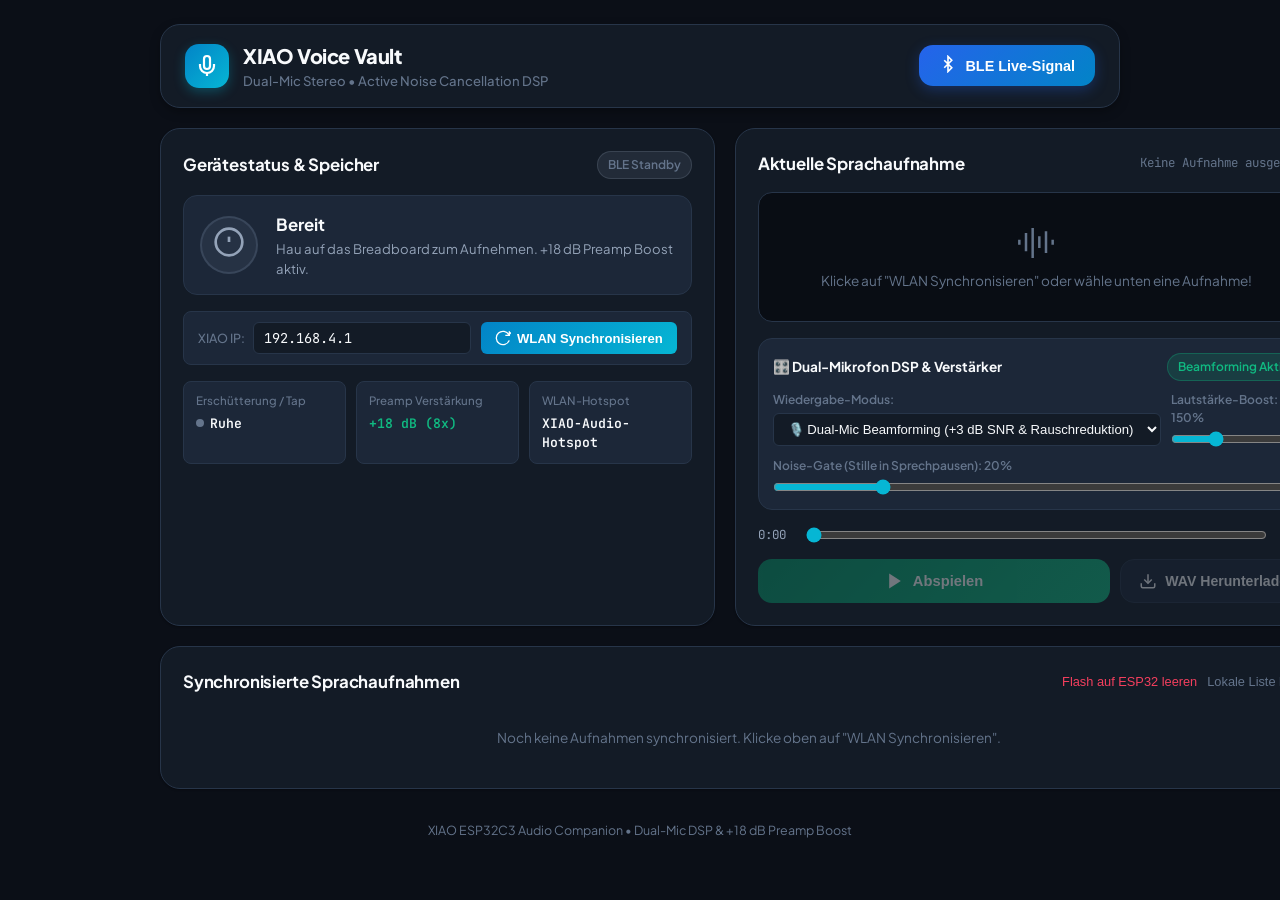
==== commit 0a92ddbe: "feat: add +18 dB digital preamp gain boost and interactive browser volume slider" ====
--- a/app/index.html
+++ b/app/index.html
@@ -60,7 +60,7 @@
           </div>
           <div class="status-texts">
             <h3 id="stateLabel">Bereit</h3>
-            <p id="stateDesc">Hau auf das Breadboard zum Aufnehmen. Beide Mikrofone werden getrennt aufgezeichnet.</p>
+            <p id="stateDesc">Hau auf das Breadboard zum Aufnehmen. +18 dB Preamp Boost aktiv.</p>
           </div>
         </div>
 
@@ -89,8 +89,8 @@
           </div>
 
           <div class="sensor-pill">
-            <span class="pill-label">Mikrofone</span>
-            <span class="pill-val" style="color:var(--accent-cyan);">2x I2S Stereo</span>
+            <span class="pill-label">Preamp Verstärkung</span>
+            <span class="pill-val" style="color:var(--accent-emerald);">+18 dB (8x)</span>
           </div>
 
           <div class="sensor-pill">
@@ -125,7 +125,7 @@
         <!-- Dual-Mic DSP Noise Cancellation Controls -->
         <div class="dsp-card">
           <div class="dsp-title-row">
-            <span class="dsp-title">🎛️ Dual-Mikrofon DSP & Rauschfilter</span>
+            <span class="dsp-title">🎛️ Dual-Mikrofon DSP & Verstärker</span>
             <span id="dspModeBadge" class="badge badge-connected">Beamforming Aktiv</span>
           </div>
           
@@ -142,8 +142,13 @@
             </div>
 
             <div class="dsp-control-group">
-              <label for="noiseGateSlider">Noise-Gate (Stille in Sprechpausen): <span id="gateVal">25%</span></label>
-              <input type="range" id="noiseGateSlider" min="0" max="100" value="25" oninput="onDspSettingsChanged()">
+              <label for="volumeBoostSlider">Lautstärke-Boost: <span id="boostVal">150%</span></label>
+              <input type="range" id="volumeBoostSlider" min="50" max="350" value="150" oninput="onDspSettingsChanged()">
+            </div>
+
+            <div class="dsp-control-group" style="grid-column: 1 / -1;">
+              <label for="noiseGateSlider">Noise-Gate (Stille in Sprechpausen): <span id="gateVal">20%</span></label>
+              <input type="range" id="noiseGateSlider" min="0" max="100" value="20" oninput="onDspSettingsChanged()">
             </div>
           </div>
         </div>
@@ -194,7 +199,7 @@
 
     <!-- Footer -->
     <footer class="app-footer">
-      <span>XIAO ESP32C3 Audio Companion &bull; Dual-Mic DSP & 4MB Flash Sync Hub</span>
+      <span>XIAO ESP32C3 Audio Companion &bull; Dual-Mic DSP & +18 dB Preamp Boost</span>
     </footer>
   </div>
 
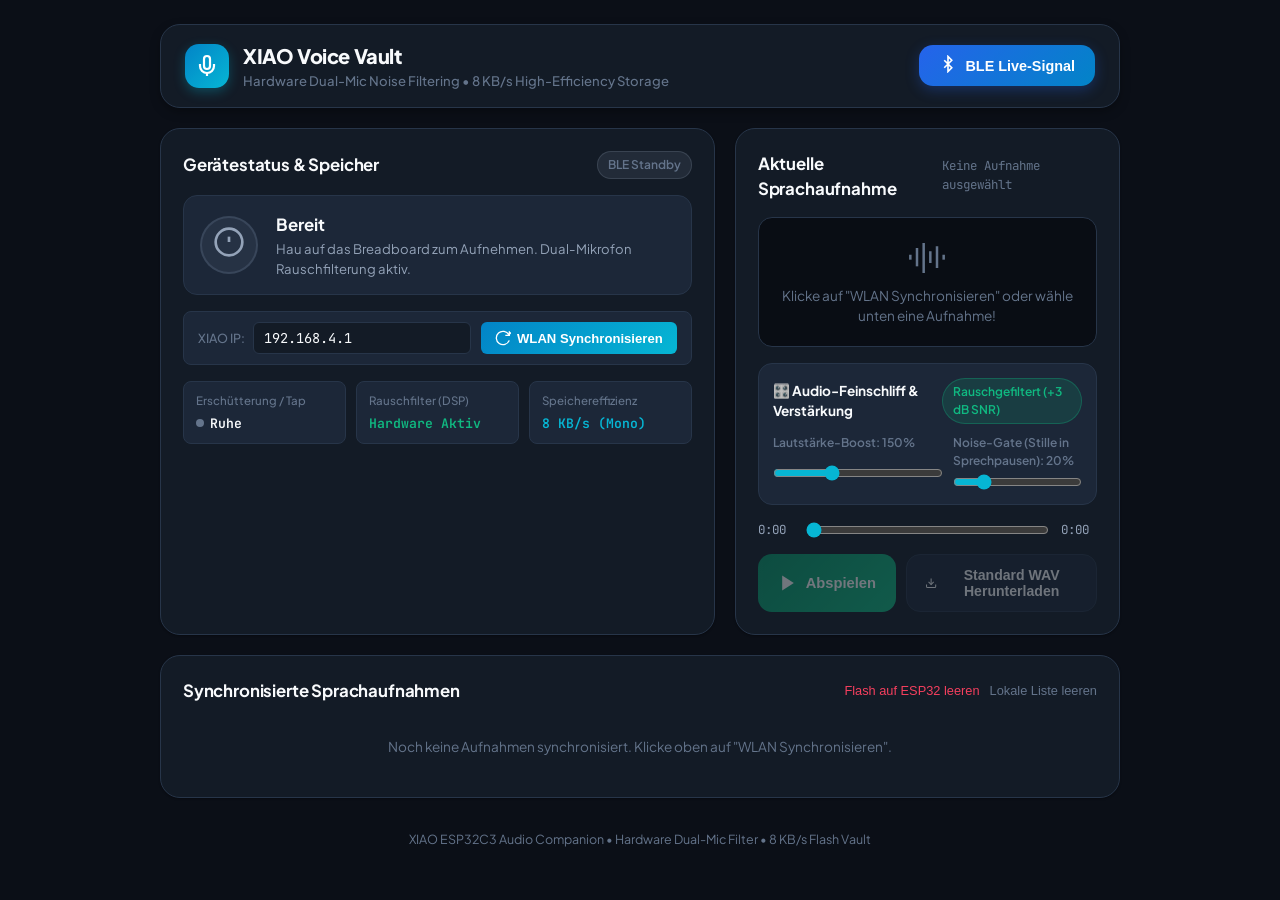
==== commit 256bc47b: "feat: optimize pipeline for 8 KB/s mono storage with on-chip dual-mic beamforming noise suppression" ====
--- a/app/index.html
+++ b/app/index.html
@@ -3,7 +3,7 @@
 <head>
   <meta charset="UTF-8">
   <meta name="viewport" content="width=device-width, initial-scale=1.0">
-  <title>XIAO ESP32C3 - Dual-Mic Voice Vault & Noise Filter</title>
+  <title>XIAO ESP32C3 - Voice Assistant & Dual-Mic Noise Filter</title>
   <link rel="stylesheet" href="style.css">
   <link rel="preconnect" href="https://fonts.googleapis.com">
   <link rel="preconnect" href="https://fonts.gstatic.com" crossorigin>
@@ -23,7 +23,7 @@
         </div>
         <div>
           <h1>XIAO Voice Vault</h1>
-          <p class="subtitle">Dual-Mic Stereo &bull; Active Noise Cancellation DSP</p>
+          <p class="subtitle">Hardware Dual-Mic Noise Filtering &bull; 8 KB/s High-Efficiency Storage</p>
         </div>
       </div>
 
@@ -60,7 +60,7 @@
           </div>
           <div class="status-texts">
             <h3 id="stateLabel">Bereit</h3>
-            <p id="stateDesc">Hau auf das Breadboard zum Aufnehmen. +18 dB Preamp Boost aktiv.</p>
+            <p id="stateDesc">Hau auf das Breadboard zum Aufnehmen. Dual-Mikrofon Rauschfilterung aktiv.</p>
           </div>
         </div>
 
@@ -89,13 +89,13 @@
           </div>
 
           <div class="sensor-pill">
-            <span class="pill-label">Preamp Verstärkung</span>
-            <span class="pill-val" style="color:var(--accent-emerald);">+18 dB (8x)</span>
+            <span class="pill-label">Rauschfilter (DSP)</span>
+            <span class="pill-val" style="color:var(--accent-emerald);">Hardware Aktiv</span>
           </div>
 
           <div class="sensor-pill">
-            <span class="pill-label">WLAN-Hotspot</span>
-            <span class="pill-val">XIAO-Audio-Hotspot</span>
+            <span class="pill-label">Speichereffizienz</span>
+            <span class="pill-val" style="color:var(--accent-cyan);">8 KB/s (Mono)</span>
           </div>
         </div>
       </section>
@@ -122,33 +122,22 @@
           </div>
         </div>
 
-        <!-- Dual-Mic DSP Noise Cancellation Controls -->
+        <!-- Audio Tuning & DSP Controls -->
         <div class="dsp-card">
           <div class="dsp-title-row">
-            <span class="dsp-title">🎛️ Dual-Mikrofon DSP & Verstärker</span>
-            <span id="dspModeBadge" class="badge badge-connected">Beamforming Aktiv</span>
+            <span class="dsp-title">🎛️ Audio-Feinschliff & Verstärkung</span>
+            <span class="badge badge-connected">Rauschgefiltert (+3 dB SNR)</span>
           </div>
           
           <div class="dsp-controls-grid">
             <div class="dsp-control-group">
-              <label for="filterModeSelect">Wiedergabe-Modus:</label>
-              <select id="filterModeSelect" onchange="onDspSettingsChanged()">
-                <option value="beamforming" selected>🎙️ Dual-Mic Beamforming (+3 dB SNR & Rauschreduktion)</option>
-                <option value="anc">🛡️ Differenzielle Rauschunterdrückung (ANC Subtraktion)</option>
-                <option value="stereo">🎧 Echtes Stereo (Mic 1 Links + Mic 2 Rechts)</option>
-                <option value="mic1">🔊 Nur Mikrofon 1 (Links)</option>
-                <option value="mic2">🔊 Nur Mikrofon 2 (Rechts)</option>
-              </select>
+              <label for="volumeBoostSlider">Lautstärke-Boost: <span id="boostVal">150%</span></label>
+              <input type="range" id="volumeBoostSlider" min="50" max="350" value="150" oninput="onAudioSettingsChanged()">
             </div>
 
             <div class="dsp-control-group">
-              <label for="volumeBoostSlider">Lautstärke-Boost: <span id="boostVal">150%</span></label>
-              <input type="range" id="volumeBoostSlider" min="50" max="350" value="150" oninput="onDspSettingsChanged()">
-            </div>
-
-            <div class="dsp-control-group" style="grid-column: 1 / -1;">
               <label for="noiseGateSlider">Noise-Gate (Stille in Sprechpausen): <span id="gateVal">20%</span></label>
-              <input type="range" id="noiseGateSlider" min="0" max="100" value="20" oninput="onDspSettingsChanged()">
+              <input type="range" id="noiseGateSlider" min="0" max="100" value="20" oninput="onAudioSettingsChanged()">
             </div>
           </div>
         </div>
@@ -175,7 +164,7 @@
                 <polyline points="7 10 12 15 17 10"></polyline>
                 <line x1="12" y1="15" x2="12" y2="3"></line>
               </svg>
-              <span>WAV Herunterladen</span>
+              <span>Standard WAV Herunterladen</span>
             </button>
           </div>
         </div>
@@ -199,7 +188,7 @@
 
     <!-- Footer -->
     <footer class="app-footer">
-      <span>XIAO ESP32C3 Audio Companion &bull; Dual-Mic DSP & +18 dB Preamp Boost</span>
+      <span>XIAO ESP32C3 Audio Companion &bull; Hardware Dual-Mic Filter &bull; 8 KB/s Flash Vault</span>
     </footer>
   </div>
 
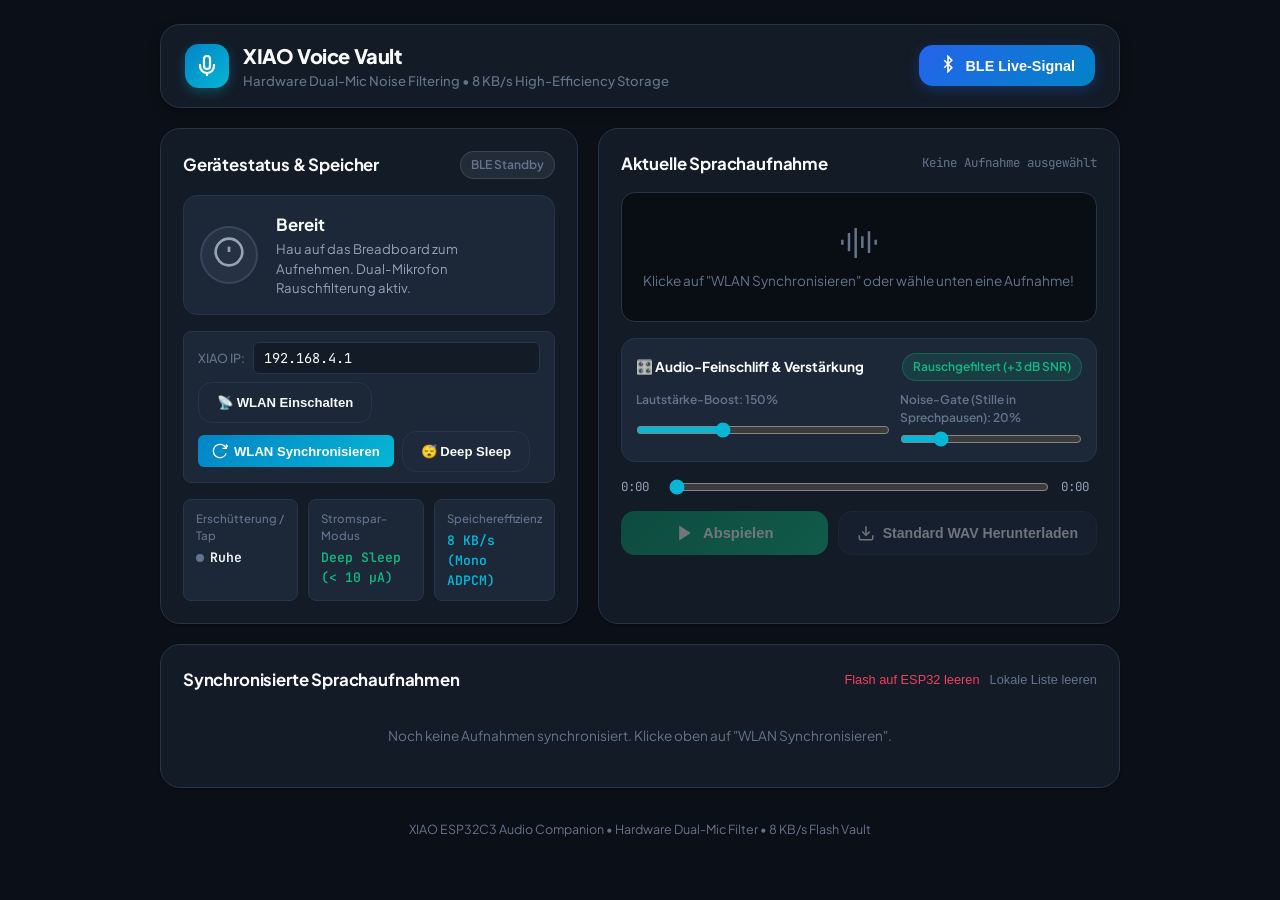
==== commit 71c892c2: "feat(power): implement ultra-low-power deep sleep with IMU shock wake-up and on-demand peripherals" ====
--- a/app/index.html
+++ b/app/index.html
@@ -64,17 +64,23 @@
           </div>
         </div>
 
-        <!-- Wi-Fi Sync Bar -->
-        <div class="wifi-bar">
+        <!-- Wi-Fi Sync & Power Management Controls -->
+        <div class="wifi-bar" style="flex-wrap:wrap;gap:8px;">
           <div class="wifi-input-group">
             <label for="wifiIpInput">XIAO IP:</label>
             <input type="text" id="wifiIpInput" value="192.168.4.1" placeholder="192.168.4.1">
           </div>
+          <button id="btnToggleWifi" class="btn-secondary" onclick="toggleWifiViaBle()" style="font-size:0.82rem;">
+            📡 WLAN Einschalten
+          </button>
           <button id="btnSyncWifi" class="btn-wifi-fetch" onclick="syncAllClipsFromWifi()">
             <svg width="16" height="16" viewBox="0 0 24 24" fill="none" stroke="currentColor" stroke-width="2">
               <path d="M21.5 2v6h-6M21.34 15.57a10 10 0 1 1-.57-8.38l5.67-5.67"></path>
             </svg>
             <span id="btnSyncText">WLAN Synchronisieren</span>
+          </button>
+          <button id="btnSleep" class="btn-secondary" onclick="enterSleepViaBle()" title="ESP32 sofort in Ultra-Low-Power Deep Sleep (< 10 uA) versetzen" style="font-size:0.82rem;background:#1e293b;">
+            😴 Deep Sleep
           </button>
         </div>
 
@@ -89,13 +95,13 @@
           </div>
 
           <div class="sensor-pill">
-            <span class="pill-label">Rauschfilter (DSP)</span>
-            <span class="pill-val" style="color:var(--accent-emerald);">Hardware Aktiv</span>
+            <span class="pill-label">Stromspar-Modus</span>
+            <span id="powerModeVal" class="pill-val" style="color:var(--accent-emerald);">Deep Sleep (< 10 µA)</span>
           </div>
 
           <div class="sensor-pill">
             <span class="pill-label">Speichereffizienz</span>
-            <span class="pill-val" style="color:var(--accent-cyan);">8 KB/s (Mono)</span>
+            <span class="pill-val" style="color:var(--accent-cyan);">8 KB/s (Mono ADPCM)</span>
           </div>
         </div>
       </section>
